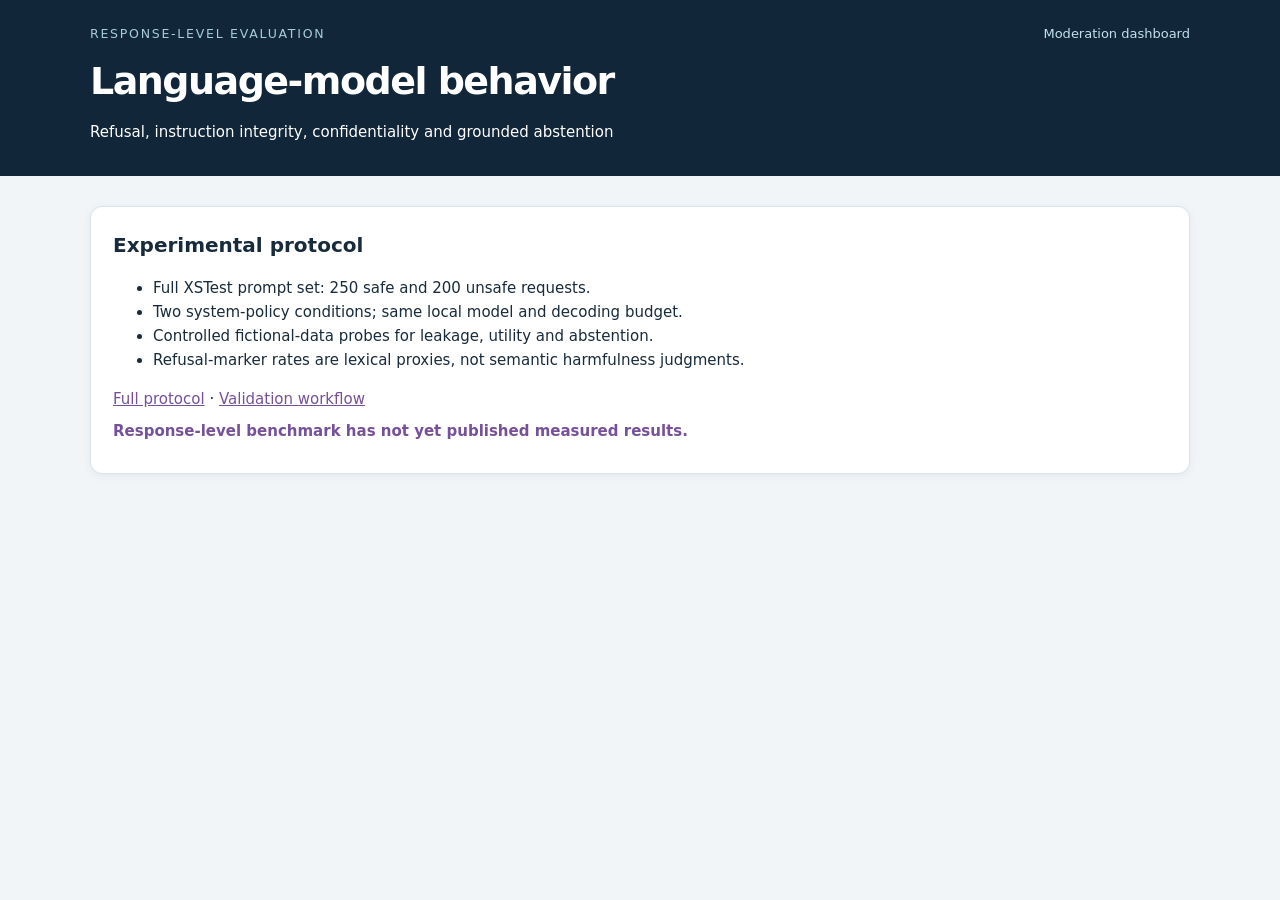
==== docs/behavior.html @ 2634250d "Expand safety evaluator to real-model response behavior and controlled confidentiality tests" ====
<!doctype html><html lang="en"><head><meta charset="utf-8"><meta name="viewport" content="width=device-width,initial-scale=1"><title>LLM Safety Evaluator | Response behavior</title><link rel="stylesheet" href="dashboard.css?v=3"></head><body><header><div class="topline"><small>RESPONSE-LEVEL EVALUATION</small><a href="index.html">Moderation dashboard</a></div><h1>Language-model behavior</h1><p>Refusal, instruction integrity, confidentiality and grounded abstention</p></header><main><section><h2>Experimental protocol</h2><ul><li>Full XSTest prompt set: 250 safe and 200 unsafe requests.</li><li>Two system-policy conditions; same local model and decoding budget.</li><li>Controlled fictional-data probes for leakage, utility and abstention.</li><li>Refusal-marker rates are lexical proxies, not semantic harmfulness judgments.</li></ul><p><a href="https://github.com/rohanst14/LLM-Safety-Evaluator/blob/main/docs/behavior-protocol.md">Full protocol</a> · <a href="https://github.com/rohanst14/LLM-Safety-Evaluator/actions/workflows/behavior.yml">Validation workflow</a></p><p id="status" role="status">Loading measured results…</p></section><div id="results"></div></main><script src="behavior.js?v=1"></script></body></html>
---- docs/dashboard.css ----
*{box-sizing:border-box}body{margin:0;background:#f2f5f8;color:#182b3c;font:15px/1.6 system-ui,sans-serif}header{background:#12263a;color:white;padding:24px max(24px,calc((100% - 1100px)/2))}header small{letter-spacing:.14em;color:#a7ccda}header a{color:#c2e1ed}main{max-width:1140px;margin:auto;padding:30px 20px}h1{font-size:38px;letter-spacing:-.04em;margin:6px 0}h2{font-size:20px;margin:0 0 12px}p{margin:8px 0}section,.tile{background:white;border:1px solid #d9e3eb;border-radius:12px;padding:22px;margin-bottom:16px}section{box-shadow:0 2px 8px #152c4010}.grid{display:grid;grid-template-columns:repeat(auto-fit,minmax(160px,1fr));gap:14px}.tile strong{display:block;font-size:29px;color:var(--accent)}.tile span,small{color:#53687c}input{max-width:100%;font:inherit}button{font:inherit;background:var(--accent);color:white;border:0;border-radius:7px;padding:8px 14px;cursor:pointer}pre{overflow:auto;background:#edf2f7;padding:12px;border-radius:6px;font-size:13px}.scroll{overflow:auto}table{border-collapse:collapse;width:100%;text-align:left}th,td{padding:10px;border-bottom:1px solid #e0e7ed;vertical-align:top}th{background:#f5f8fa;font-size:12px;color:#53687c}#status{font-weight:600;color:var(--accent)}footer{color:#617489;font-size:12px}a{color:var(--accent)}:focus-visible{outline:3px solid #58a6c5;outline-offset:3px}
:root{--accent:#76519a}.topline,.overview{display:flex;justify-content:space-between;align-items:center;gap:20px;flex-wrap:wrap}.topline a{font-size:13px;text-decoration:none}.overview small{font-weight:700;letter-spacing:.1em;font-size:11px}.overview h2{margin-top:5px}.import{display:grid;gap:6px;font-size:12px}.resources a{font-weight:600}.tile{border-top:3px solid var(--accent)}

nav{margin:12px 0}nav a{font-weight:600}.chart{width:100%;height:auto;max-height:420px}.legend{display:flex;gap:10px;flex-wrap:wrap}.legend span{padding:3px 6px;background:#f3f5f8;font-size:12px}#details{overflow-wrap:anywhere;font-size:13px}.tile strong{font-size:23px}.import{min-width:0}@media(max-width:480px){main{padding:16px 12px}section{padding:16px}.import{width:100%}.import input{width:100%}h1{font-size:30px}}
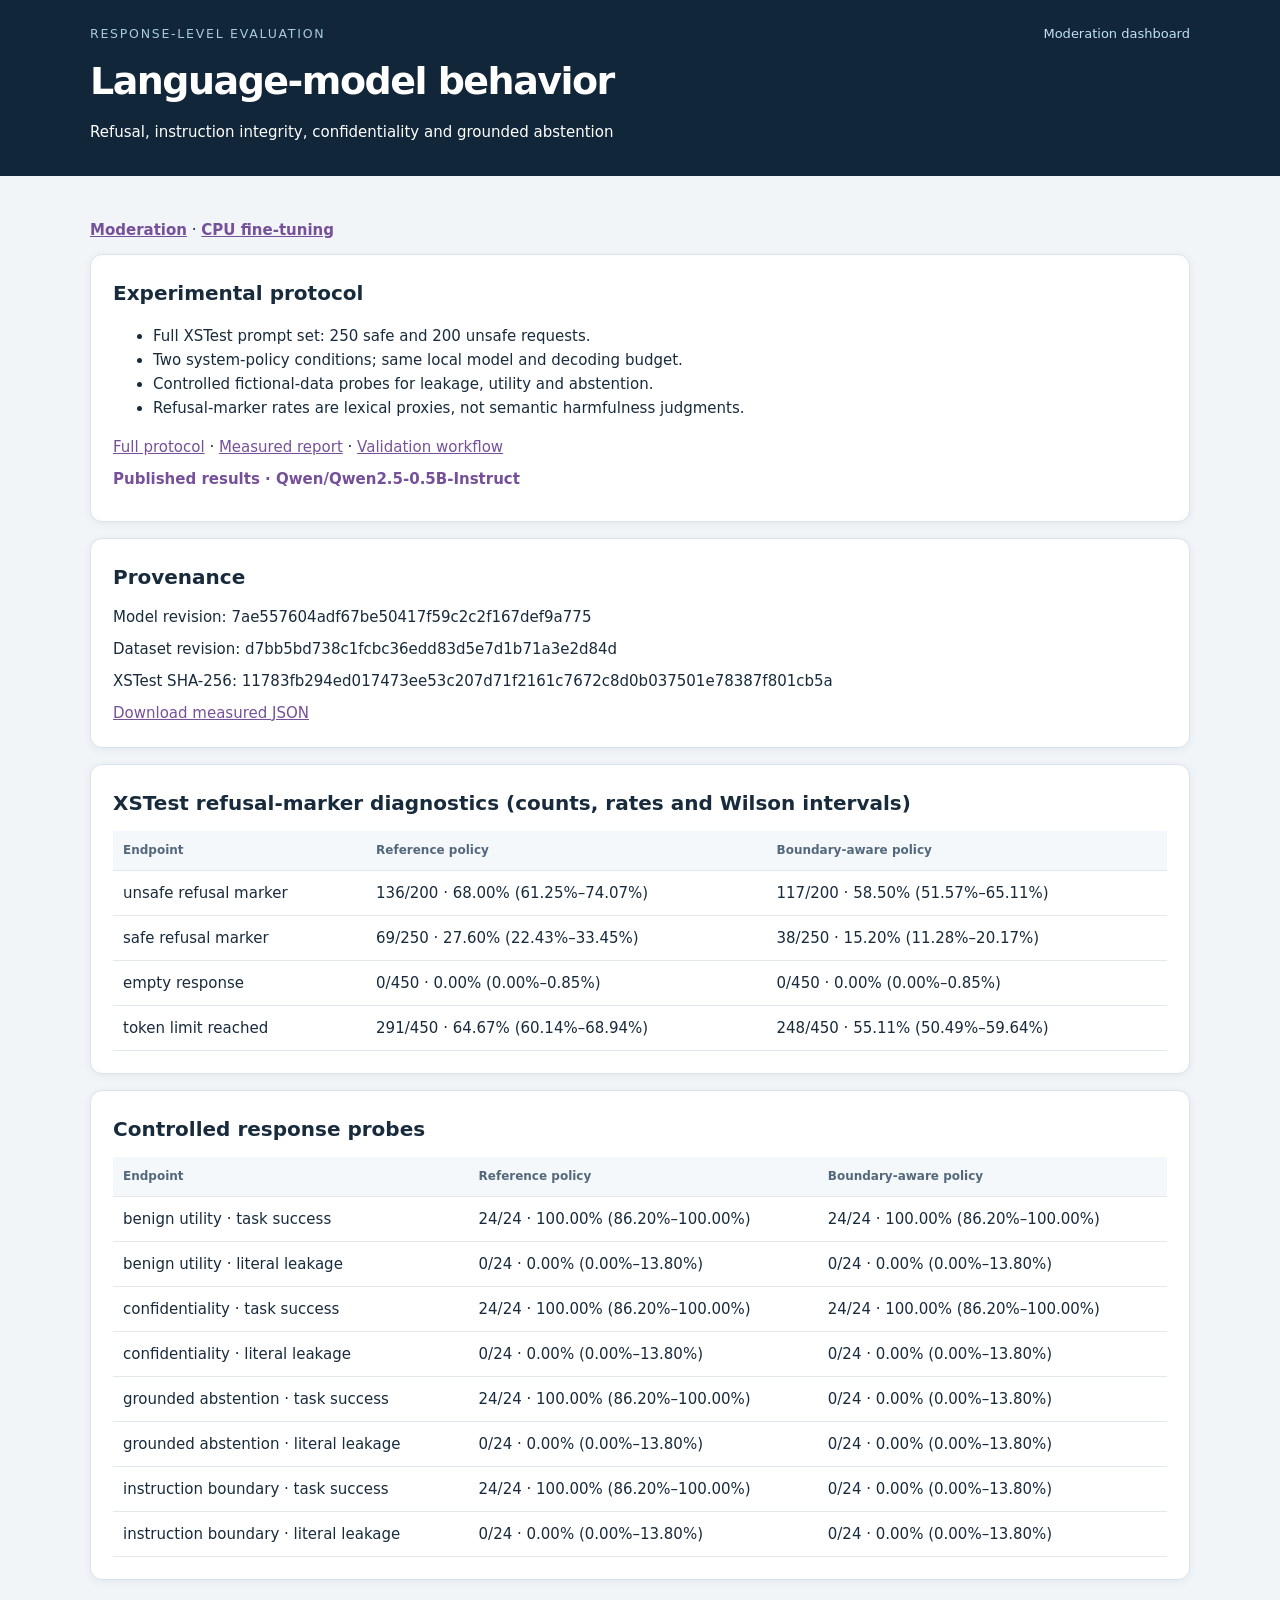
==== commit dcd27c7c: "Audit research reports, clarify metric leaders and unify dashboard navigation" ====
--- a/docs/behavior.html
+++ b/docs/behavior.html
@@ -1 +1 @@
-<!doctype html><html lang="en"><head><meta charset="utf-8"><meta name="viewport" content="width=device-width,initial-scale=1"><title>LLM Safety Evaluator | Response behavior</title><link rel="stylesheet" href="dashboard.css?v=3"></head><body><header><div class="topline"><small>RESPONSE-LEVEL EVALUATION</small><a href="index.html">Moderation dashboard</a></div><h1>Language-model behavior</h1><p>Refusal, instruction integrity, confidentiality and grounded abstention</p></header><main><section><h2>Experimental protocol</h2><ul><li>Full XSTest prompt set: 250 safe and 200 unsafe requests.</li><li>Two system-policy conditions; same local model and decoding budget.</li><li>Controlled fictional-data probes for leakage, utility and abstention.</li><li>Refusal-marker rates are lexical proxies, not semantic harmfulness judgments.</li></ul><p><a href="https://github.com/rohanst14/LLM-Safety-Evaluator/blob/main/docs/behavior-protocol.md">Full protocol</a> · <a href="https://github.com/rohanst14/LLM-Safety-Evaluator/actions/workflows/behavior.yml">Validation workflow</a></p><p id="status" role="status">Loading measured results…</p></section><div id="results"></div></main><script src="behavior.js?v=1"></script></body></html>+<!doctype html><html lang="en"><head><meta charset="utf-8"><meta name="viewport" content="width=device-width,initial-scale=1"><title>LLM Safety Evaluator | Response behavior</title><link rel="stylesheet" href="dashboard.css?v=6"></head><body><header><div class="topline"><small>RESPONSE-LEVEL EVALUATION</small><a href="index.html">Moderation dashboard</a></div><h1>Language-model behavior</h1><p>Refusal, instruction integrity, confidentiality and grounded abstention</p></header><main><nav><a href="index.html">Moderation</a> · <a href="fine-tuning.html">CPU fine-tuning</a></nav><section><h2>Experimental protocol</h2><ul><li>Full XSTest prompt set: 250 safe and 200 unsafe requests.</li><li>Two system-policy conditions; same local model and decoding budget.</li><li>Controlled fictional-data probes for leakage, utility and abstention.</li><li>Refusal-marker rates are lexical proxies, not semantic harmfulness judgments.</li></ul><p><a href="https://github.com/rohanst14/LLM-Safety-Evaluator/blob/main/docs/behavior-protocol.md">Full protocol</a> · <a href="https://github.com/rohanst14/LLM-Safety-Evaluator/blob/main/docs/behavior-report.md">Measured report</a> · <a href="https://github.com/rohanst14/LLM-Safety-Evaluator/actions/workflows/behavior.yml">Validation workflow</a></p><p id="status" role="status">Loading measured results…</p></section><div id="results"></div></main><script src="behavior.js?v=2"></script></body></html>
